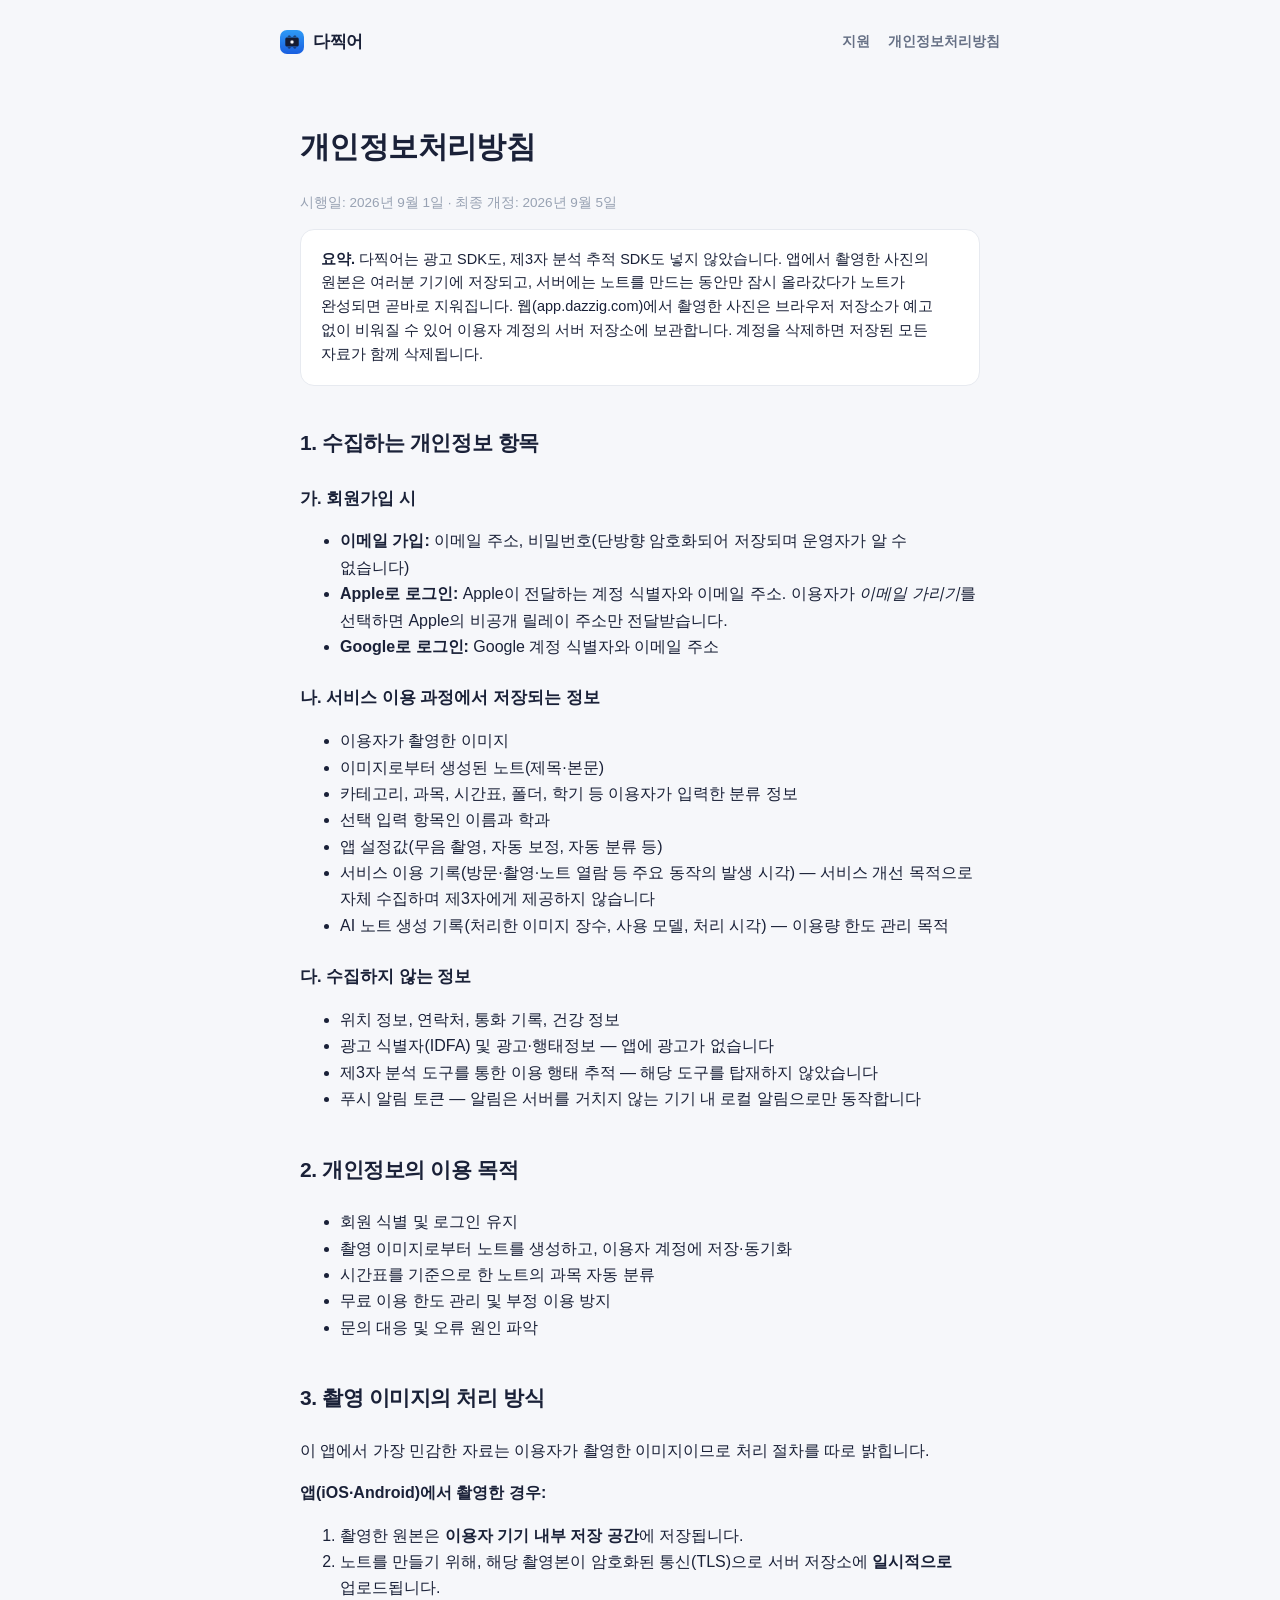
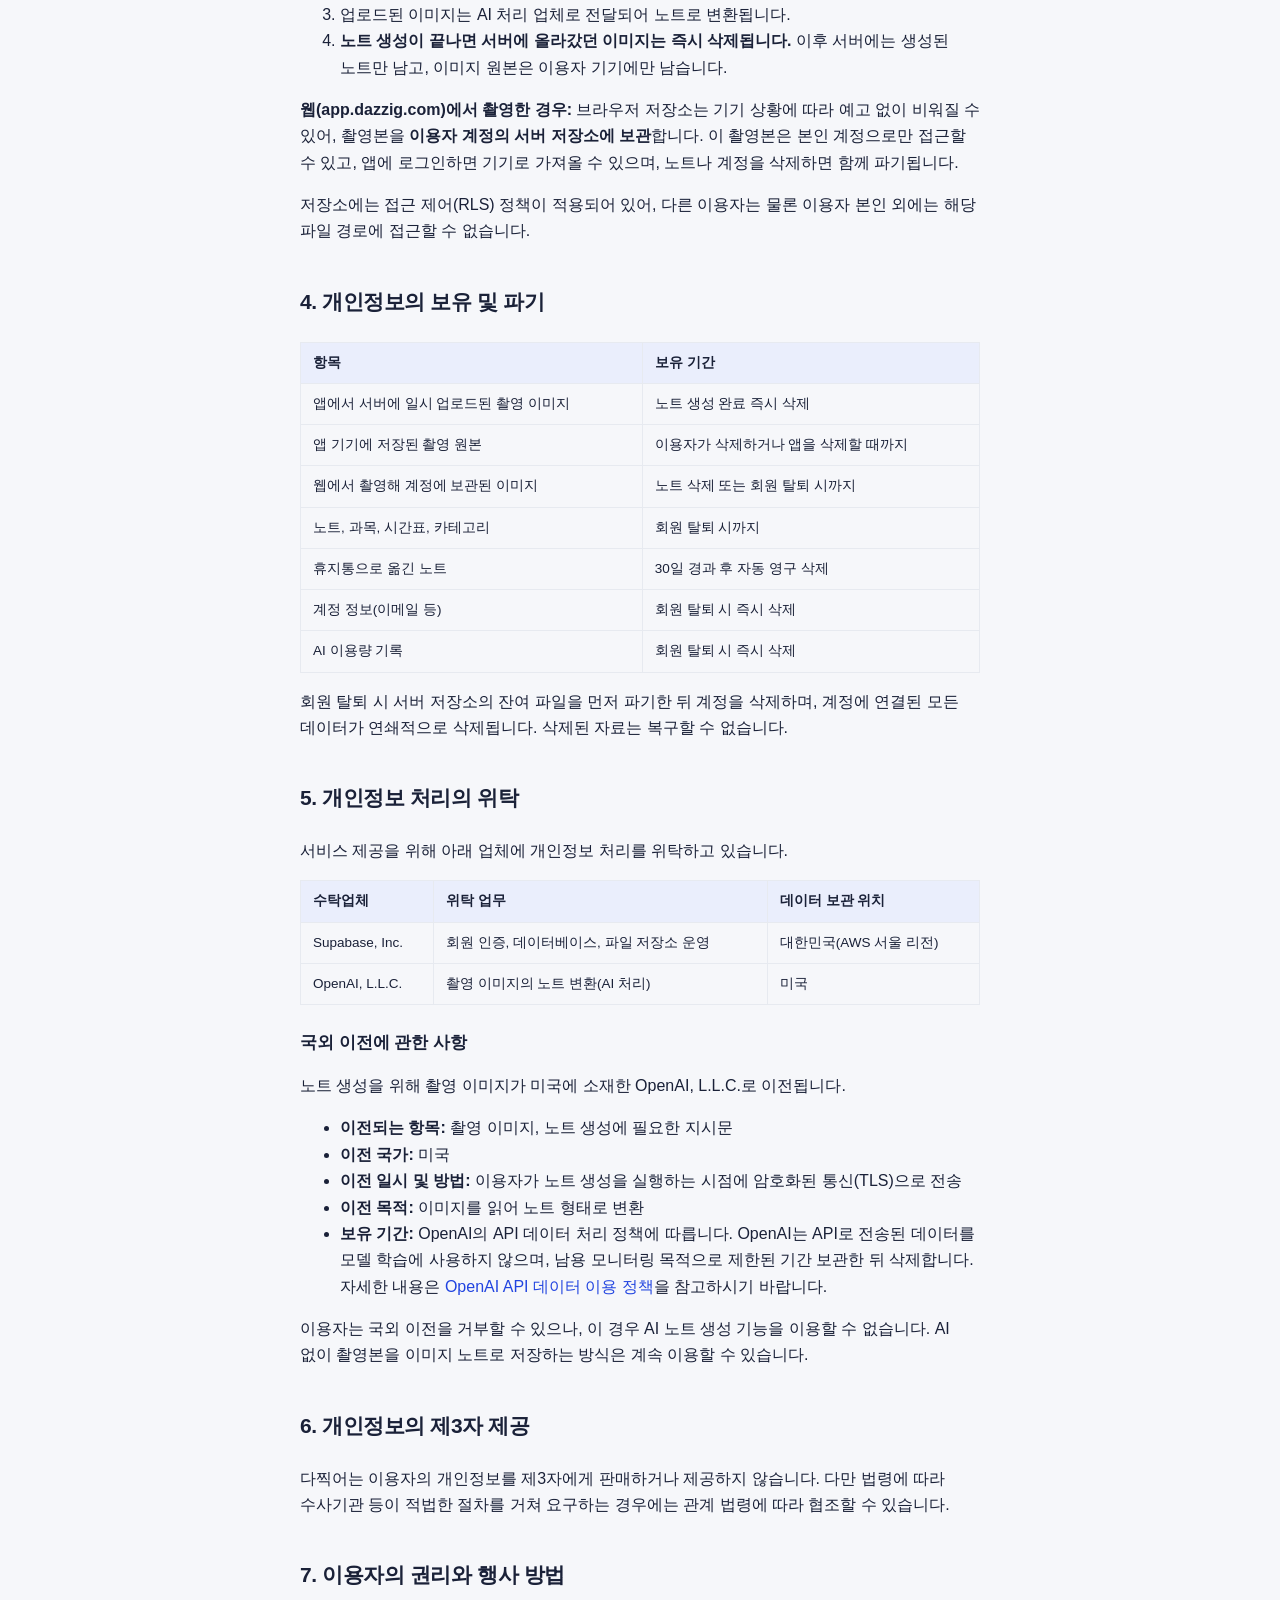
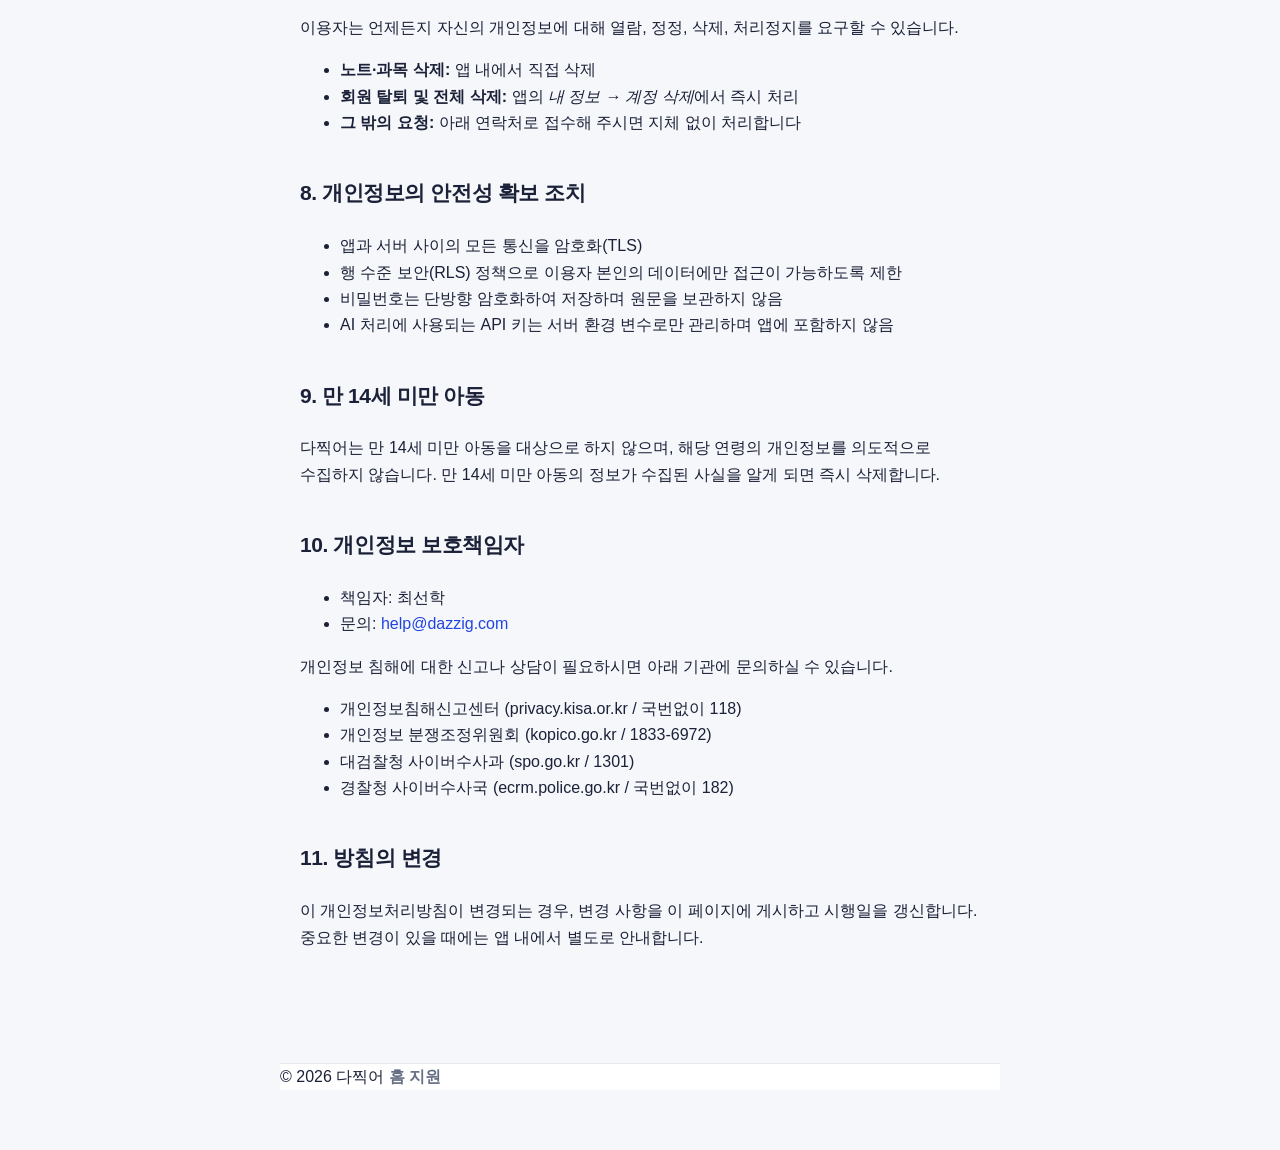
==== privacy.html @ 0bfc9d32 "다크 전환 차단 — 항상 라이트 (사용자 결정) Co-Authored-By: Claude Fable 5 <noreply@anthropic.com>" ====
<!doctype html>
<html lang="ko">
<head>
<meta charset="utf-8">
<meta name="color-scheme" content="only light">
<meta name="viewport" content="width=device-width, initial-scale=1">
<title>개인정보처리방침 — 다찍어</title>
<meta name="description" content="다찍어 앱의 개인정보 수집·이용·보관·파기 기준, 촬영 이미지 처리 방식, 처리 위탁과 이용자의 권리를 안내합니다.">
<meta name="robots" content="index, follow">
<meta name="theme-color" content="#2144e0">
<link rel="canonical" href="https://dazzig.com/privacy.html">
<meta property="og:site_name" content="다찍어">
<meta property="og:title" content="개인정보처리방침 — 다찍어">
<meta property="og:description" content="다찍어 앱의 개인정보 수집·이용·보관·파기 기준과 이용자의 권리를 안내합니다.">
<meta property="og:type" content="website">
<meta property="og:url" content="https://dazzig.com/privacy.html">
<meta property="og:image" content="https://dazzig.com/og.jpg">
<meta property="og:image:width" content="1200">
<meta property="og:image:height" content="630">
<meta property="og:locale" content="ko_KR">
<meta name="twitter:card" content="summary_large_image">
<meta name="twitter:image" content="https://dazzig.com/og.jpg">
<link rel="icon" href="favicon.ico" sizes="16x16 32x32 48x48">
<link rel="icon" href="icon.png" type="image/png" sizes="512x512">
<link rel="apple-touch-icon" href="apple-touch-icon.png">
<link rel="stylesheet" href="style.css">
<script type="application/ld+json">
{
 "@context": "https://schema.org",
 "@graph": [
  {
   "@type": "WebPage",
   "@id": "https://dazzig.com/privacy.html",
   "url": "https://dazzig.com/privacy.html",
   "name": "개인정보처리방침 — 다찍어",
   "inLanguage": "ko",
   "datePublished": "2026-09-01",
   "dateModified": "2026-09-01",
   "isPartOf": {
    "@id": "https://dazzig.com/#website"
   },
   "about": {
    "@id": "https://dazzig.com/#app"
   }
  },
  {
   "@type": "BreadcrumbList",
   "itemListElement": [
    {
     "@type": "ListItem",
     "position": 1,
     "name": "다찍어",
     "item": "https://dazzig.com/"
    },
    {
     "@type": "ListItem",
     "position": 2,
     "name": "개인정보처리방침",
     "item": "https://dazzig.com/privacy.html"
    }
   ]
  }
 ]
}
</script>
</head>
<body>
<div class="wrap">

  <nav class="nav">
    <a class="brand" href="/"><img src="icon.png" alt="">다찍어</a>
    <span class="nav-links">
      <a href="/support.html">지원</a>
      <a href="/privacy.html">개인정보처리방침</a>
    </span>
  </nav>

  <main class="doc">
    <h1>개인정보처리방침</h1>
    <p class="meta">시행일: 2026년 9월 1일 · 최종 개정: 2026년 9월 5일</p>

    <p class="lead">
      <strong>요약.</strong> 다찍어는 광고 SDK도, 제3자 분석 추적 SDK도 넣지 않았습니다.
      앱에서 촬영한 사진의 원본은 여러분 기기에 저장되고, 서버에는 노트를 만드는 동안만 잠시 올라갔다가
      노트가 완성되면 곧바로 지워집니다. 웹(app.dazzig.com)에서 촬영한 사진은 브라우저 저장소가 예고 없이
      비워질 수 있어 이용자 계정의 서버 저장소에 보관합니다. 계정을 삭제하면 저장된 모든 자료가 함께 삭제됩니다.
    </p>

    <h2>1. 수집하는 개인정보 항목</h2>

    <h3>가. 회원가입 시</h3>
    <ul>
      <li><strong>이메일 가입:</strong> 이메일 주소, 비밀번호(단방향 암호화되어 저장되며 운영자가 알 수 없습니다)</li>
      <li><strong>Apple로 로그인:</strong> Apple이 전달하는 계정 식별자와 이메일 주소. 이용자가 <em>이메일 가리기</em>를 선택하면 Apple의 비공개 릴레이 주소만 전달받습니다.</li>
      <li><strong>Google로 로그인:</strong> Google 계정 식별자와 이메일 주소</li>
    </ul>

    <h3>나. 서비스 이용 과정에서 저장되는 정보</h3>
    <ul>
      <li>이용자가 촬영한 이미지</li>
      <li>이미지로부터 생성된 노트(제목·본문)</li>
      <li>카테고리, 과목, 시간표, 폴더, 학기 등 이용자가 입력한 분류 정보</li>
      <li>선택 입력 항목인 이름과 학과</li>
      <li>앱 설정값(무음 촬영, 자동 보정, 자동 분류 등)</li>
      <li>서비스 이용 기록(방문·촬영·노트 열람 등 주요 동작의 발생 시각) — 서비스 개선 목적으로 자체 수집하며 제3자에게 제공하지 않습니다</li>
      <li>AI 노트 생성 기록(처리한 이미지 장수, 사용 모델, 처리 시각) — 이용량 한도 관리 목적</li>
    </ul>

    <h3>다. 수집하지 않는 정보</h3>
    <ul>
      <li>위치 정보, 연락처, 통화 기록, 건강 정보</li>
      <li>광고 식별자(IDFA) 및 광고·행태정보 — 앱에 광고가 없습니다</li>
      <li>제3자 분석 도구를 통한 이용 행태 추적 — 해당 도구를 탑재하지 않았습니다</li>
      <li>푸시 알림 토큰 — 알림은 서버를 거치지 않는 기기 내 로컬 알림으로만 동작합니다</li>
    </ul>

    <h2>2. 개인정보의 이용 목적</h2>
    <ul>
      <li>회원 식별 및 로그인 유지</li>
      <li>촬영 이미지로부터 노트를 생성하고, 이용자 계정에 저장·동기화</li>
      <li>시간표를 기준으로 한 노트의 과목 자동 분류</li>
      <li>무료 이용 한도 관리 및 부정 이용 방지</li>
      <li>문의 대응 및 오류 원인 파악</li>
    </ul>

    <h2>3. 촬영 이미지의 처리 방식</h2>
    <p>이 앱에서 가장 민감한 자료는 이용자가 촬영한 이미지이므로 처리 절차를 따로 밝힙니다.</p>
    <p><strong>앱(iOS·Android)에서 촬영한 경우:</strong></p>
    <ol>
      <li>촬영한 원본은 <strong>이용자 기기 내부 저장 공간</strong>에 저장됩니다.</li>
      <li>노트를 만들기 위해, 해당 촬영본이 암호화된 통신(TLS)으로 서버 저장소에 <strong>일시적으로</strong> 업로드됩니다.</li>
      <li>업로드된 이미지는 AI 처리 업체로 전달되어 노트로 변환됩니다.</li>
      <li><strong>노트 생성이 끝나면 서버에 올라갔던 이미지는 즉시 삭제됩니다.</strong> 이후 서버에는 생성된 노트만 남고, 이미지 원본은 이용자 기기에만 남습니다.</li>
    </ol>
    <p><strong>웹(app.dazzig.com)에서 촬영한 경우:</strong> 브라우저 저장소는 기기 상황에 따라 예고 없이
    비워질 수 있어, 촬영본을 <strong>이용자 계정의 서버 저장소에 보관</strong>합니다. 이 촬영본은 본인 계정으로만
    접근할 수 있고, 앱에 로그인하면 기기로 가져올 수 있으며, 노트나 계정을 삭제하면 함께 파기됩니다.</p>
    <p>저장소에는 접근 제어(RLS) 정책이 적용되어 있어, 다른 이용자는 물론 이용자 본인 외에는 해당 파일 경로에 접근할 수 없습니다.</p>

    <h2>4. 개인정보의 보유 및 파기</h2>
    <div class="table-scroll">
      <table>
        <thead>
          <tr><th>항목</th><th>보유 기간</th></tr>
        </thead>
        <tbody>
          <tr><td>앱에서 서버에 일시 업로드된 촬영 이미지</td><td>노트 생성 완료 즉시 삭제</td></tr>
          <tr><td>앱 기기에 저장된 촬영 원본</td><td>이용자가 삭제하거나 앱을 삭제할 때까지</td></tr>
          <tr><td>웹에서 촬영해 계정에 보관된 이미지</td><td>노트 삭제 또는 회원 탈퇴 시까지</td></tr>
          <tr><td>노트, 과목, 시간표, 카테고리</td><td>회원 탈퇴 시까지</td></tr>
          <tr><td>휴지통으로 옮긴 노트</td><td>30일 경과 후 자동 영구 삭제</td></tr>
          <tr><td>계정 정보(이메일 등)</td><td>회원 탈퇴 시 즉시 삭제</td></tr>
          <tr><td>AI 이용량 기록</td><td>회원 탈퇴 시 즉시 삭제</td></tr>
        </tbody>
      </table>
    </div>
    <p>회원 탈퇴 시 서버 저장소의 잔여 파일을 먼저 파기한 뒤 계정을 삭제하며, 계정에 연결된 모든 데이터가 연쇄적으로 삭제됩니다. 삭제된 자료는 복구할 수 없습니다.</p>

    <h2>5. 개인정보 처리의 위탁</h2>
    <p>서비스 제공을 위해 아래 업체에 개인정보 처리를 위탁하고 있습니다.</p>
    <div class="table-scroll">
      <table>
        <thead>
          <tr><th>수탁업체</th><th>위탁 업무</th><th>데이터 보관 위치</th></tr>
        </thead>
        <tbody>
          <tr>
            <td>Supabase, Inc.</td>
            <td>회원 인증, 데이터베이스, 파일 저장소 운영</td>
            <td>대한민국(AWS 서울 리전)</td>
          </tr>
          <tr>
            <td>OpenAI, L.L.C.</td>
            <td>촬영 이미지의 노트 변환(AI 처리)</td>
            <td>미국</td>
          </tr>
        </tbody>
      </table>
    </div>

    <h3>국외 이전에 관한 사항</h3>
    <p>노트 생성을 위해 촬영 이미지가 미국에 소재한 OpenAI, L.L.C.로 이전됩니다.</p>
    <ul>
      <li><strong>이전되는 항목:</strong> 촬영 이미지, 노트 생성에 필요한 지시문</li>
      <li><strong>이전 국가:</strong> 미국</li>
      <li><strong>이전 일시 및 방법:</strong> 이용자가 노트 생성을 실행하는 시점에 암호화된 통신(TLS)으로 전송</li>
      <li><strong>이전 목적:</strong> 이미지를 읽어 노트 형태로 변환</li>
      <li><strong>보유 기간:</strong> OpenAI의 API 데이터 처리 정책에 따릅니다. OpenAI는 API로 전송된 데이터를 모델 학습에 사용하지 않으며, 남용 모니터링 목적으로 제한된 기간 보관한 뒤 삭제합니다. 자세한 내용은 <a href="https://openai.com/policies/api-data-usage-policies" target="_blank" rel="noopener noreferrer">OpenAI API 데이터 이용 정책</a>을 참고하시기 바랍니다.</li>
    </ul>
    <p>이용자는 국외 이전을 거부할 수 있으나, 이 경우 AI 노트 생성 기능을 이용할 수 없습니다. AI 없이 촬영본을 이미지 노트로 저장하는 방식은 계속 이용할 수 있습니다.</p>

    <h2>6. 개인정보의 제3자 제공</h2>
    <p>다찍어는 이용자의 개인정보를 제3자에게 판매하거나 제공하지 않습니다. 다만 법령에 따라 수사기관 등이 적법한 절차를 거쳐 요구하는 경우에는 관계 법령에 따라 협조할 수 있습니다.</p>

    <h2>7. 이용자의 권리와 행사 방법</h2>
    <p>이용자는 언제든지 자신의 개인정보에 대해 열람, 정정, 삭제, 처리정지를 요구할 수 있습니다.</p>
    <ul>
      <li><strong>노트·과목 삭제:</strong> 앱 내에서 직접 삭제</li>
      <li><strong>회원 탈퇴 및 전체 삭제:</strong> 앱의 <em>내 정보 → 계정 삭제</em>에서 즉시 처리</li>
      <li><strong>그 밖의 요청:</strong> 아래 연락처로 접수해 주시면 지체 없이 처리합니다</li>
    </ul>

    <h2>8. 개인정보의 안전성 확보 조치</h2>
    <ul>
      <li>앱과 서버 사이의 모든 통신을 암호화(TLS)</li>
      <li>행 수준 보안(RLS) 정책으로 이용자 본인의 데이터에만 접근이 가능하도록 제한</li>
      <li>비밀번호는 단방향 암호화하여 저장하며 원문을 보관하지 않음</li>
      <li>AI 처리에 사용되는 API 키는 서버 환경 변수로만 관리하며 앱에 포함하지 않음</li>
    </ul>

    <h2>9. 만 14세 미만 아동</h2>
    <p>다찍어는 만 14세 미만 아동을 대상으로 하지 않으며, 해당 연령의 개인정보를 의도적으로 수집하지 않습니다. 만 14세 미만 아동의 정보가 수집된 사실을 알게 되면 즉시 삭제합니다.</p>

    <h2>10. 개인정보 보호책임자</h2>
    <ul>
      <li>책임자: 최선학</li>
      <li>문의: <a href="mailto:help@dazzig.com">help@dazzig.com</a></li>
    </ul>
    <p>개인정보 침해에 대한 신고나 상담이 필요하시면 아래 기관에 문의하실 수 있습니다.</p>
    <ul>
      <li>개인정보침해신고센터 (privacy.kisa.or.kr / 국번없이 118)</li>
      <li>개인정보 분쟁조정위원회 (kopico.go.kr / 1833-6972)</li>
      <li>대검찰청 사이버수사과 (spo.go.kr / 1301)</li>
      <li>경찰청 사이버수사국 (ecrm.police.go.kr / 국번없이 182)</li>
    </ul>

    <h2>11. 방침의 변경</h2>
    <p>이 개인정보처리방침이 변경되는 경우, 변경 사항을 이 페이지에 게시하고 시행일을 갱신합니다. 중요한 변경이 있을 때에는 앱 내에서 별도로 안내합니다.</p>
  </main>

  <footer>
    <span>© 2026 다찍어</span>
    <span class="links">
      <a href="/">홈</a>
      <a href="/support.html">지원</a>
    </span>
  </footer>

</div>
</body>
</html>
---- style.css ----
/* dazzig.com — 랜딩·정책 사이트 (2026-09 리디자인)
   브랜드: 블루 #2144E0 · 잉크 #1A2138 · 네이비 #151C33 · 바탕 #F6F7FA (웹앱과 동일 팔레트) */

:root {
  --blue: #2144E0;
  --blue-deep: #1B37B8;
  --ink: #1A2138;
  --navy: #151C33;
  --bg: #F6F7FA;
  --card: #FFFFFF;
  --line: #E7EAF0;
  --sub: #667085;
  --faint: #98A2B3;
  --tint: #EAEEFC;
  --radius: 20px;
  --nav-bg: rgba(255,255,255,0.86);
  color-scheme: only light; /* 다크 전환 차단 (2026-09-05) */
}

* { box-sizing: border-box; }
html { scroll-behavior: smooth; }
body {
  margin: 0;
  font-family: "Pretendard Variable", Pretendard, -apple-system, "Apple SD Gothic Neo", "Noto Sans KR", sans-serif;
  background: var(--bg);
  color: var(--ink);
  line-height: 1.65;
  -webkit-font-smoothing: antialiased;
  word-break: keep-all;
}
a { color: var(--blue); text-decoration: none; }
img { max-width: 100%; }
.sr-only { position: absolute; width: 1px; height: 1px; overflow: hidden; clip: rect(0 0 0 0); }

/* ─── 내비 ─── */
.nav { position: sticky; top: 0; z-index: 20; background: var(--nav-bg); backdrop-filter: blur(12px); border-bottom: 1px solid var(--line); }
.nav-in { max-width: 1060px; margin: 0 auto; padding: 12px 20px; display: flex; align-items: center; justify-content: space-between; }
.brand { display: flex; align-items: center; gap: 9px; font-weight: 800; font-size: 17px; color: var(--ink); letter-spacing: -0.02em; }
.brand img { border-radius: 8px; }
.nav-links { display: flex; align-items: center; gap: 18px; font-size: 13.5px; font-weight: 600; }
.nav-links a { color: var(--sub); }
.nav-cta { background: var(--blue); color: #fff !important; padding: 8px 16px; border-radius: 999px; font-weight: 700; }
.nav-cta:hover { background: var(--blue-deep); }

/* ─── 히어로 (네이비) ─── */
.hero { background: radial-gradient(1100px 620px at 78% -10%, #2b4bd8 0%, rgba(43,75,216,0) 55%), radial-gradient(800px 500px at -10% 110%, #1e3a9e33 0%, transparent 60%), var(--navy); color: #fff; overflow: hidden; }
.hero-in { max-width: 1060px; margin: 0 auto; padding: 72px 20px 84px; display: grid; grid-template-columns: 1.05fr 0.95fr; gap: 48px; align-items: center; }
.eyebrow { display: inline-block; margin: 0 0 18px; padding: 7px 14px; border-radius: 999px; background: rgba(255,255,255,0.1); border: 1px solid rgba(255,255,255,0.18); color: #C9D4FF; font-size: 13px; font-weight: 700; }
.hero h1 { margin: 0 0 16px; font-size: 46px; line-height: 1.22; font-weight: 800; letter-spacing: -0.03em; }
.hero .lead { margin: 0 0 30px; max-width: 30em; font-size: 16.5px; color: rgba(255,255,255,0.72); }
.cta small { display: block; margin-top: 12px; color: rgba(255,255,255,0.55); font-size: 13px; }
.store-soon { display: inline-block; margin-top: 16px; font-size: 12.5px; font-weight: 600; color: rgba(255,255,255,0.45); border: 1px dashed rgba(255,255,255,0.25); padding: 6px 13px; border-radius: 999px; }
.btn-primary { display: inline-block; background: #fff; color: var(--ink); font-size: 16px; font-weight: 800; padding: 15px 30px; border-radius: 14px; box-shadow: 0 10px 30px rgba(0,0,0,0.25); transition: transform 0.15s ease, box-shadow 0.15s ease; }
.btn-primary:hover { transform: translateY(-1px); box-shadow: 0 14px 34px rgba(0,0,0,0.3); }

/* 변환 비주얼 — 흐린 촬영본 2장 뒤에서 정돈된 노트 카드가 앞으로 */
.hero-visual { position: relative; min-height: 420px; }
.shot { position: absolute; width: 200px; height: 132px; border-radius: 12px; background: linear-gradient(112deg, #59627a 0%, #8b93a8 38%, #6c7590 62%, #4d5670 100%); box-shadow: 0 14px 34px rgba(0,0,0,0.35); opacity: 0.85; }
.shot i { position: absolute; inset: 0; border-radius: 12px; background: linear-gradient(100deg, transparent 30%, rgba(255,255,255,0.5) 44%, transparent 55%), repeating-linear-gradient(180deg, transparent 0 16px, rgba(255,255,255,0.13) 16px 19px); filter: blur(1px); }
.shot-a { top: 8px; left: -6px; transform: rotate(-9deg); }
.shot-b { top: 120px; left: 26px; transform: rotate(5deg); width: 184px; height: 122px; opacity: 0.65; }
.note-mock { position: relative; margin-left: auto; width: min(330px, 92%); background: #fff; color: var(--ink); border-radius: 22px; padding: 20px 20px 16px; box-shadow: 0 24px 70px rgba(0,0,0,0.45); }
.nm-top { display: flex; align-items: center; justify-content: space-between; margin-bottom: 12px; }
.nm-title { font-size: 12.5px; font-weight: 700; color: var(--sub); }
.nm-pill { font-size: 10.5px; font-weight: 800; color: var(--blue); background: var(--tint); padding: 3px 9px; border-radius: 999px; }
.nm-h { font-size: 19px; font-weight: 800; letter-spacing: -0.02em; margin-bottom: 8px; }
.nm-p { margin: 0 0 12px; font-size: 12.5px; color: var(--sub); line-height: 1.6; }
.nm-callout { display: flex; flex-direction: column; gap: 3px; background: var(--tint); border-left: 3px solid var(--blue); border-radius: 10px; padding: 10px 13px; font-size: 12px; color: var(--ink); line-height: 1.55; margin-bottom: 12px; }
.nm-callout-t { font-weight: 800; color: var(--blue); font-size: 11.5px; }
.nm-list { margin: 0 0 14px; padding-left: 18px; font-size: 12px; color: var(--sub); }
.nm-list li { margin: 3px 0; }
.nm-film { display: flex; gap: 6px; }
.nm-film b { width: 34px; height: 24px; border-radius: 6px; background: #F0F2F7; border: 1px solid var(--line); }
.nm-film b.on { border: 2px solid var(--blue); background: var(--tint); }

/* ─── 신뢰 스트립 ─── */
.strip { background: var(--card); border-bottom: 1px solid var(--line); }
.strip-in { max-width: 1060px; margin: 0 auto; padding: 15px 20px; display: flex; justify-content: center; gap: 34px; flex-wrap: wrap; font-size: 13.5px; font-weight: 700; color: var(--sub); }
.strip-in span::before { content: "✓"; color: var(--blue); font-weight: 800; margin-right: 7px; }

/* ─── 본문 공통 ─── */
main { max-width: 1060px; margin: 0 auto; padding: 24px 20px 40px; }
main h2 { font-size: 26px; font-weight: 800; letter-spacing: -0.02em; margin: 64px 0 22px; }

/* 기능 카드 */
.features { display: grid; grid-template-columns: repeat(3, 1fr); gap: 16px; margin-top: 48px; }
.feature { background: var(--card); border: 1px solid var(--line); border-radius: var(--radius); padding: 26px 24px; }
.feature .ico { display: flex; align-items: center; justify-content: center; width: 46px; height: 46px; border-radius: 14px; background: var(--tint); color: var(--blue); margin-bottom: 16px; }
.feature .ico svg { width: 23px; height: 23px; }
.feature h3 { margin: 0 0 8px; font-size: 16.5px; font-weight: 800; letter-spacing: -0.01em; }
.feature p { margin: 0; font-size: 14px; color: var(--sub); }

/* 단계 */
.steps ol { list-style: none; margin: 0; padding: 0; display: grid; grid-template-columns: repeat(3, 1fr); gap: 16px; counter-reset: step; }
.steps li { background: var(--card); border: 1px solid var(--line); border-radius: var(--radius); padding: 24px; display: flex; flex-direction: column; gap: 8px; }
.steps b { font-size: 13px; font-weight: 800; color: var(--blue); letter-spacing: 0.08em; }
.steps strong { font-size: 15.5px; font-weight: 800; letter-spacing: -0.01em; }
.steps span { font-size: 13.5px; color: var(--sub); }

/* 대상 */
.who ul { list-style: none; margin: 0; padding: 0; display: grid; grid-template-columns: 1fr 1fr; gap: 12px; }
.who li { background: var(--card); border: 1px solid var(--line); border-radius: 14px; padding: 15px 18px 15px 44px; font-size: 14px; color: var(--ink); position: relative; }
.who li::before { content: "✓"; position: absolute; left: 18px; top: 14px; width: 18px; height: 18px; border-radius: 50%; background: var(--tint); color: var(--blue); font-size: 11px; font-weight: 800; display: flex; align-items: center; justify-content: center; }

/* FAQ */
.faq details { background: var(--card); border: 1px solid var(--line); border-radius: 14px; padding: 0 20px; margin-bottom: 10px; }
.faq summary { cursor: pointer; font-weight: 700; font-size: 15px; padding: 16px 0; list-style: none; position: relative; padding-right: 28px; }
.faq summary::-webkit-details-marker { display: none; }
.faq summary::after { content: "+"; position: absolute; right: 2px; top: 50%; transform: translateY(-50%); color: var(--faint); font-size: 19px; font-weight: 600; }
.faq details[open] summary::after { content: "−"; color: var(--blue); }
.faq details p { margin: 0 0 16px; font-size: 14px; color: var(--sub); }
.faq .more { margin-top: 18px; font-size: 14px; font-weight: 600; }

/* 하단 CTA */
.bottom-cta { margin-top: 72px; }
.bc-in { background: radial-gradient(700px 380px at 80% -30%, #2b4bd8 0%, transparent 60%), var(--navy); color: #fff; border-radius: 26px; padding: 52px 32px; text-align: center; }
.bc-in h2 { margin: 0 0 8px; font-size: 27px; }
.bc-in p { margin: 0 0 26px; color: rgba(255,255,255,0.65); font-size: 15px; }

/* 푸터 */
footer { border-top: 1px solid var(--line); background: var(--card); margin-top: 56px; }
.foot-in { max-width: 1060px; margin: 0 auto; padding: 26px 20px; display: flex; justify-content: space-between; flex-wrap: wrap; gap: 12px; font-size: 13px; color: var(--faint); }
footer a { color: var(--sub); font-weight: 600; }
.foot-in .links { display: flex; gap: 16px; }

/* 정책 페이지 (privacy/support — 기존 .wrap 마크업 호환) */
.wrap { max-width: 760px; margin: 0 auto; padding: 24px 20px 60px; }
.wrap h1 { font-size: 30px; letter-spacing: -0.02em; }
.wrap h2 { font-size: 21px; margin-top: 40px; }
.wrap h3 { font-size: 16.5px; margin-top: 24px; }
.wrap .meta { color: var(--faint); font-size: 13.5px; }
.wrap .lead { background: var(--card); border: 1px solid var(--line); border-radius: 14px; padding: 18px 20px; font-size: 14.5px; }
.wrap table { width: 100%; border-collapse: collapse; font-size: 13.5px; }
.wrap th, .wrap td { border: 1px solid var(--line); padding: 9px 12px; text-align: left; }
.wrap th { background: var(--tint); }
.table-scroll { overflow-x: auto; }
.wrap .nav { position: static; background: transparent; border: 0; backdrop-filter: none; display: flex; align-items: center; justify-content: space-between; padding: 4px 0 22px; }
.wrap .nav .brand img { border-radius: 7px; width: 24px; height: 24px; }

/* ─── 모바일 ─── */
@media (max-width: 880px) {
  .hero-in { grid-template-columns: 1fr; padding: 48px 20px 56px; gap: 40px; }
  .hero h1 { font-size: 34px; }
  .hero-visual { min-height: 0; padding: 12px 0 0 0; }
  .shot-a { left: 2%; }
  .shot-b { left: 8%; }
  .note-mock { margin: 0 auto; }
  .features, .steps ol { grid-template-columns: 1fr; }
  .who ul { grid-template-columns: 1fr; }
  .nav-links a:not(.nav-cta) { display: none; }
  .strip-in { gap: 10px 22px; font-size: 12.5px; }
  main h2 { font-size: 22px; margin-top: 48px; }
}
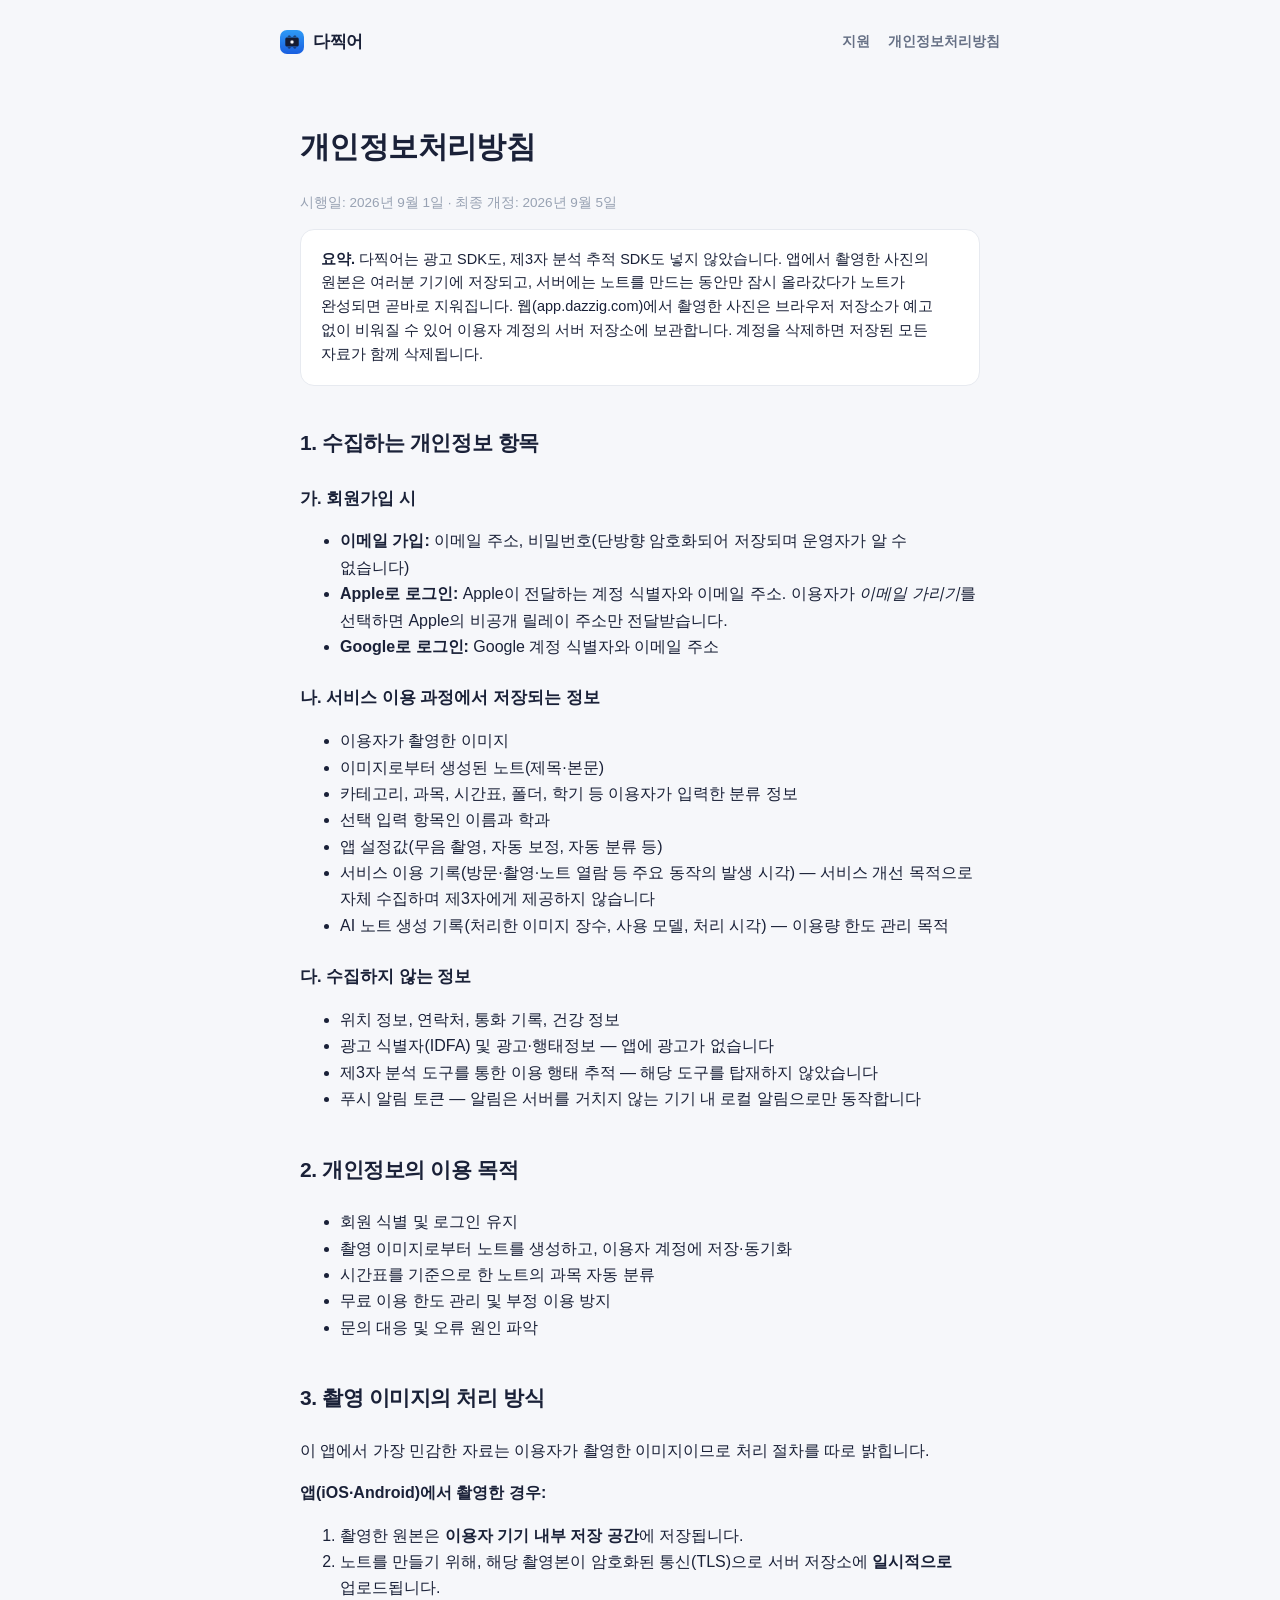
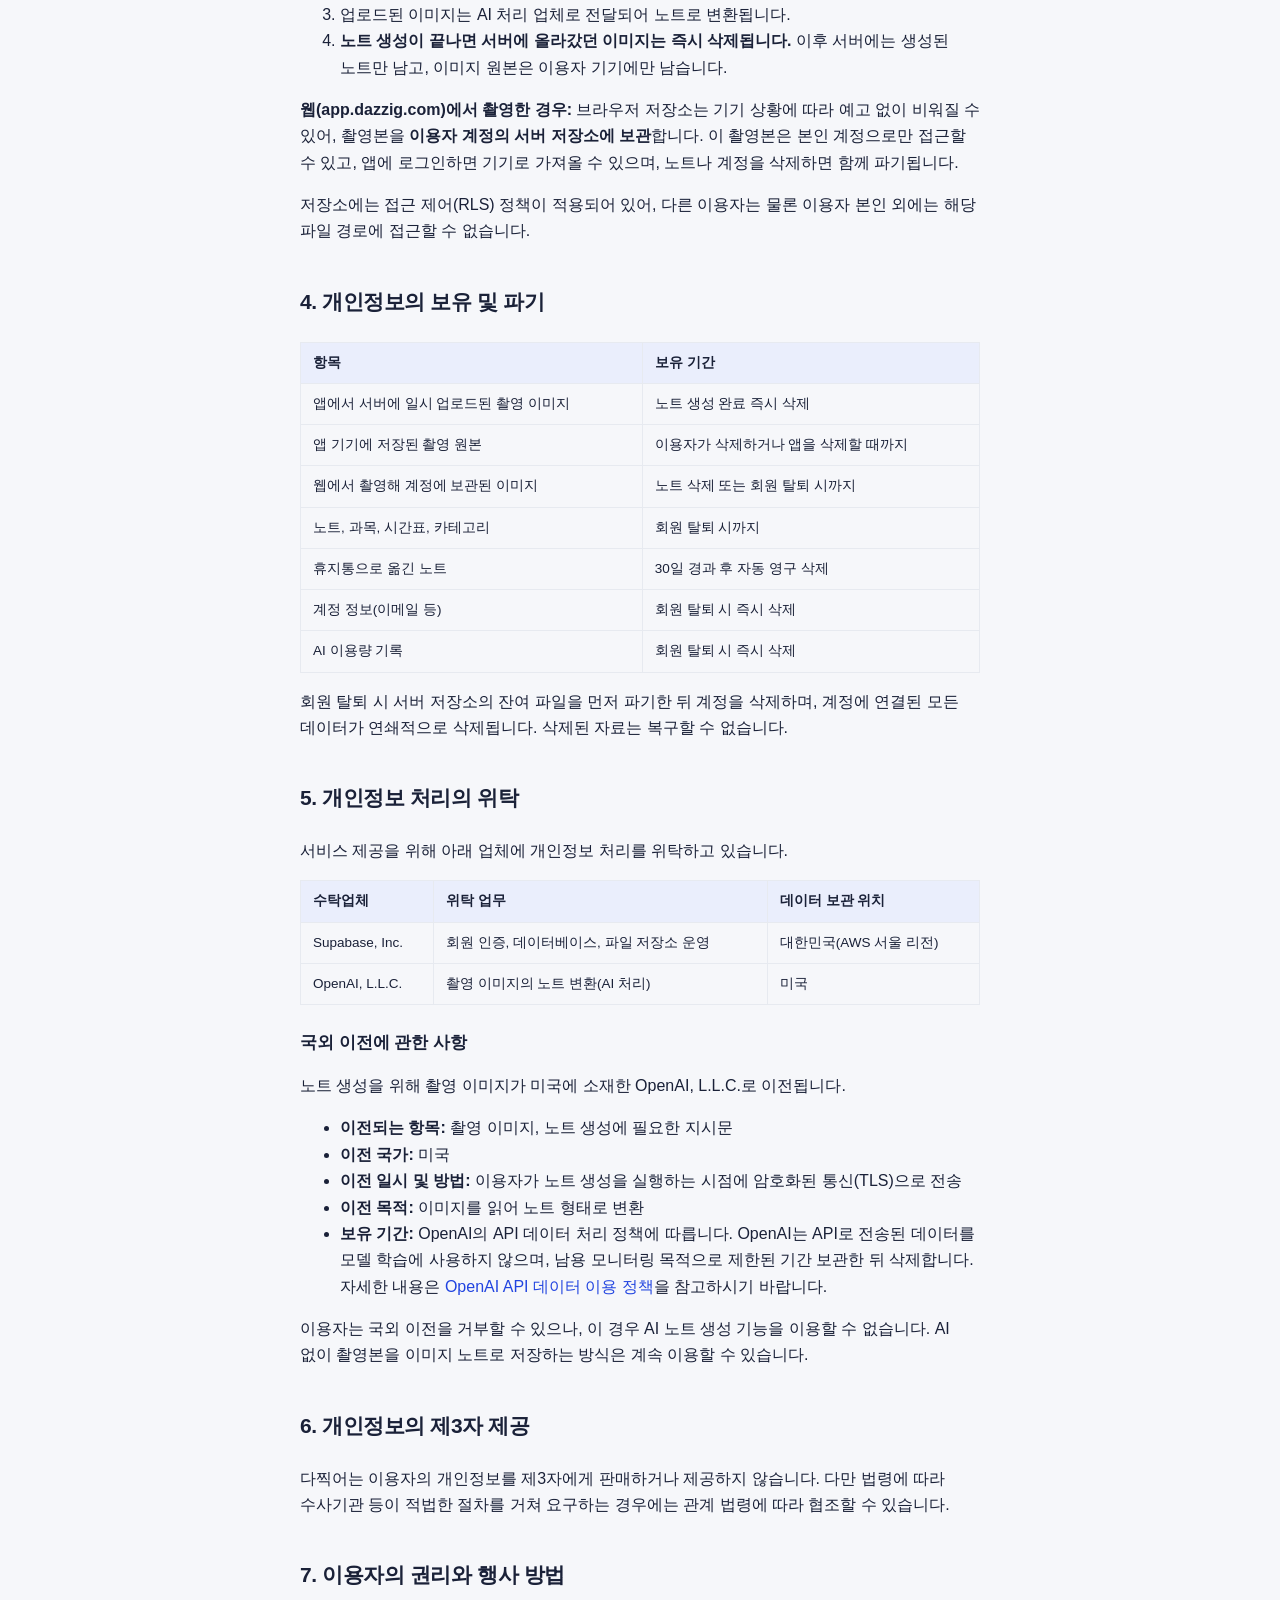
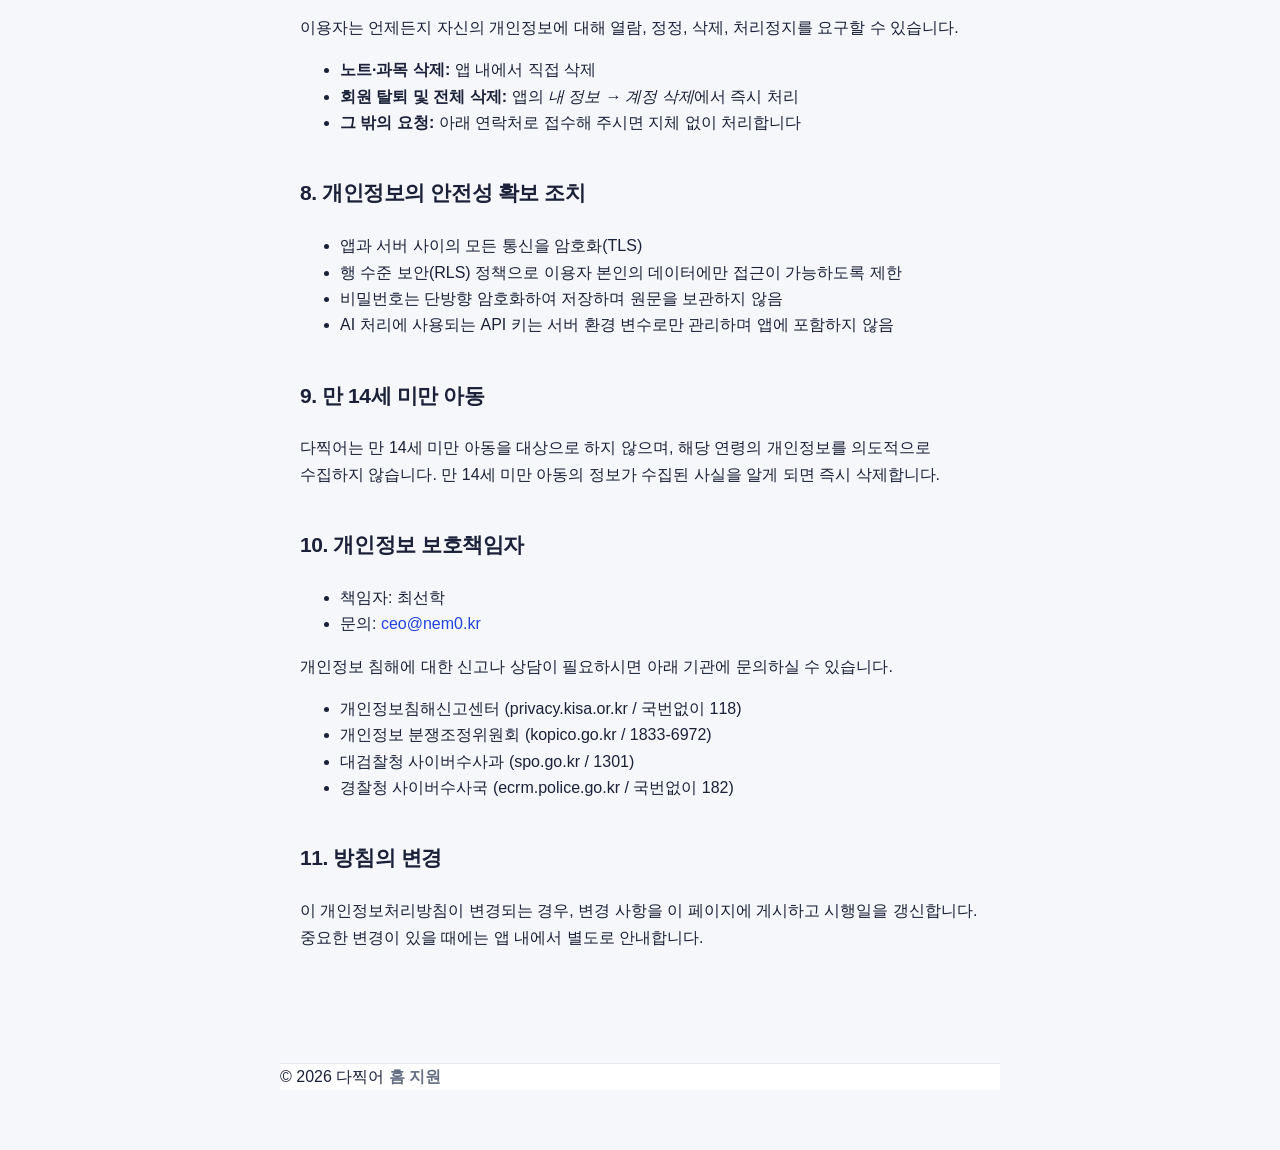
==== commit bd01f18f: "문의 이메일 ceo@nem0.kr로 교체 Co-Authored-By: Claude Fable 5.1 <noreply@anthropic.com>" ====
--- a/privacy.html
+++ b/privacy.html
@@ -214,7 +214,7 @@
     <h2>10. 개인정보 보호책임자</h2>
     <ul>
       <li>책임자: 최선학</li>
-      <li>문의: <a href="mailto:help@dazzig.com">help@dazzig.com</a></li>
+      <li>문의: <a href="mailto:ceo@nem0.kr">ceo@nem0.kr</a></li>
     </ul>
     <p>개인정보 침해에 대한 신고나 상담이 필요하시면 아래 기관에 문의하실 수 있습니다.</p>
     <ul>
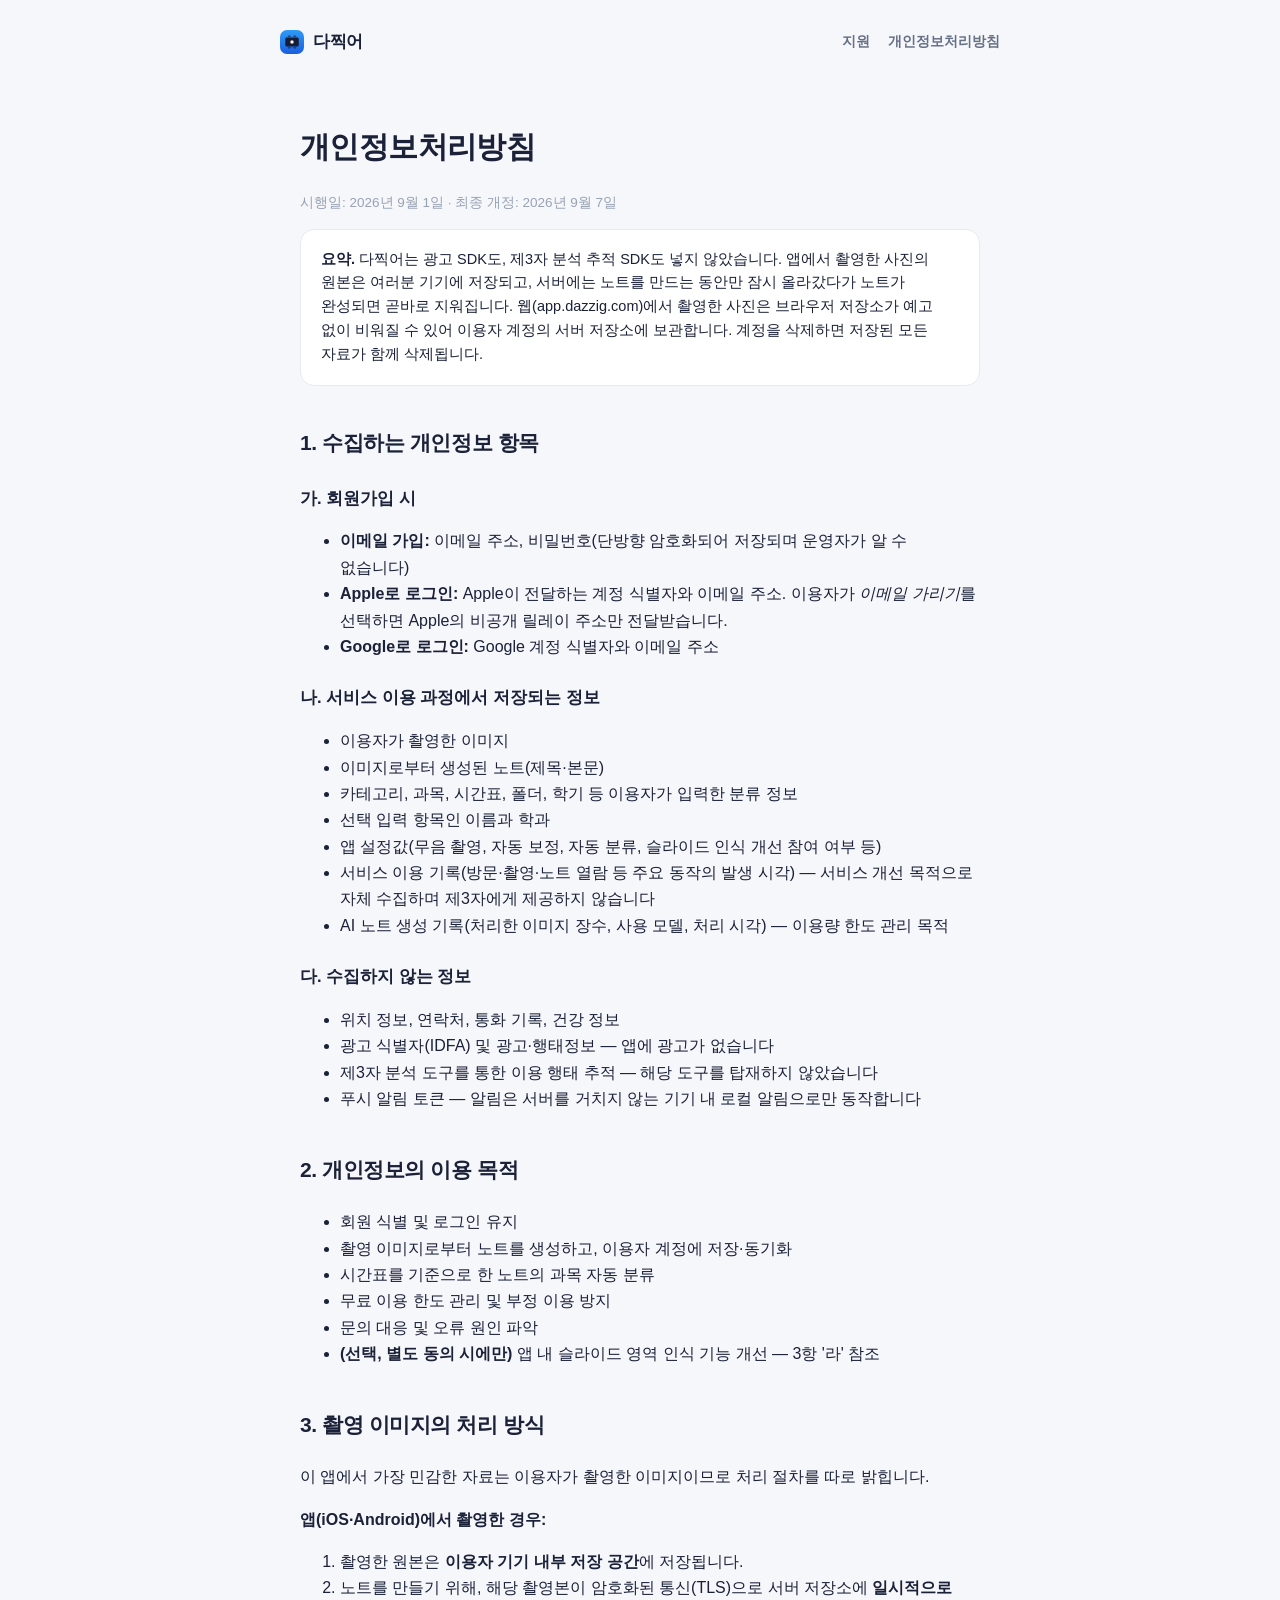
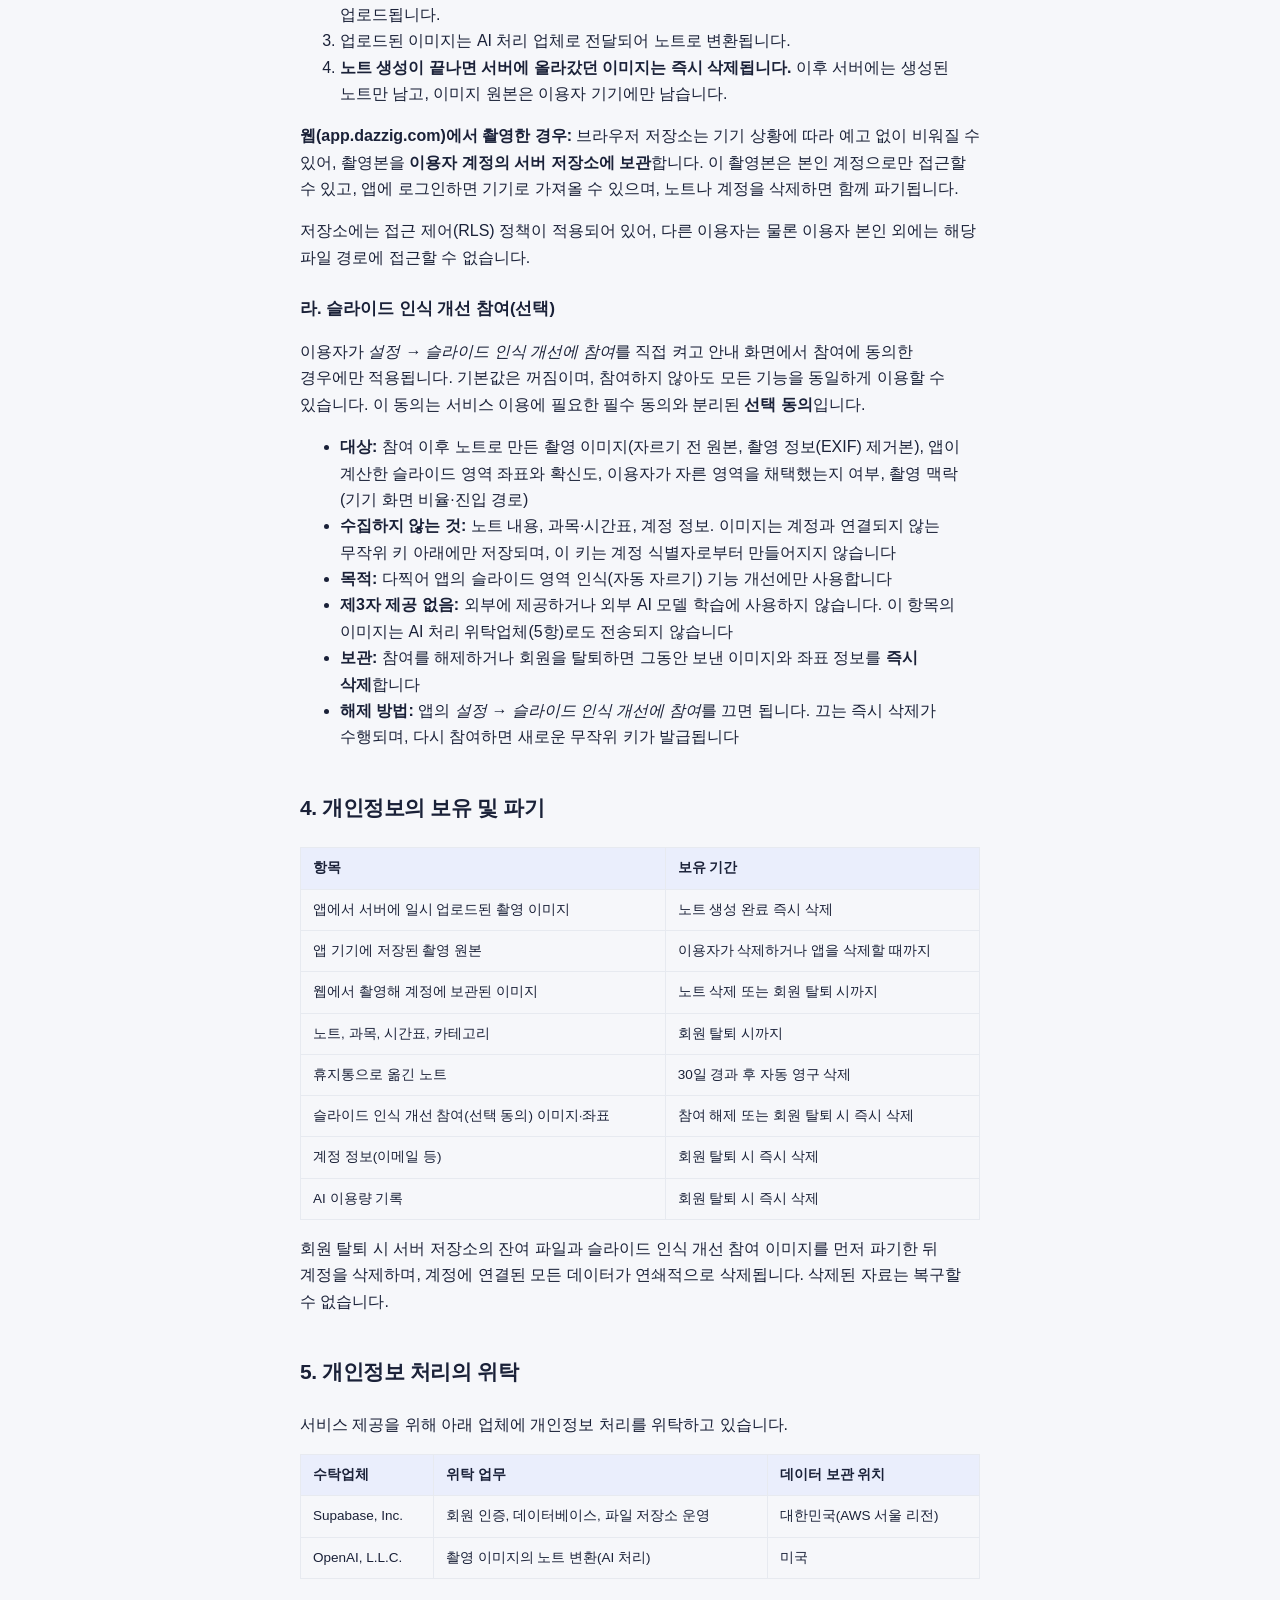
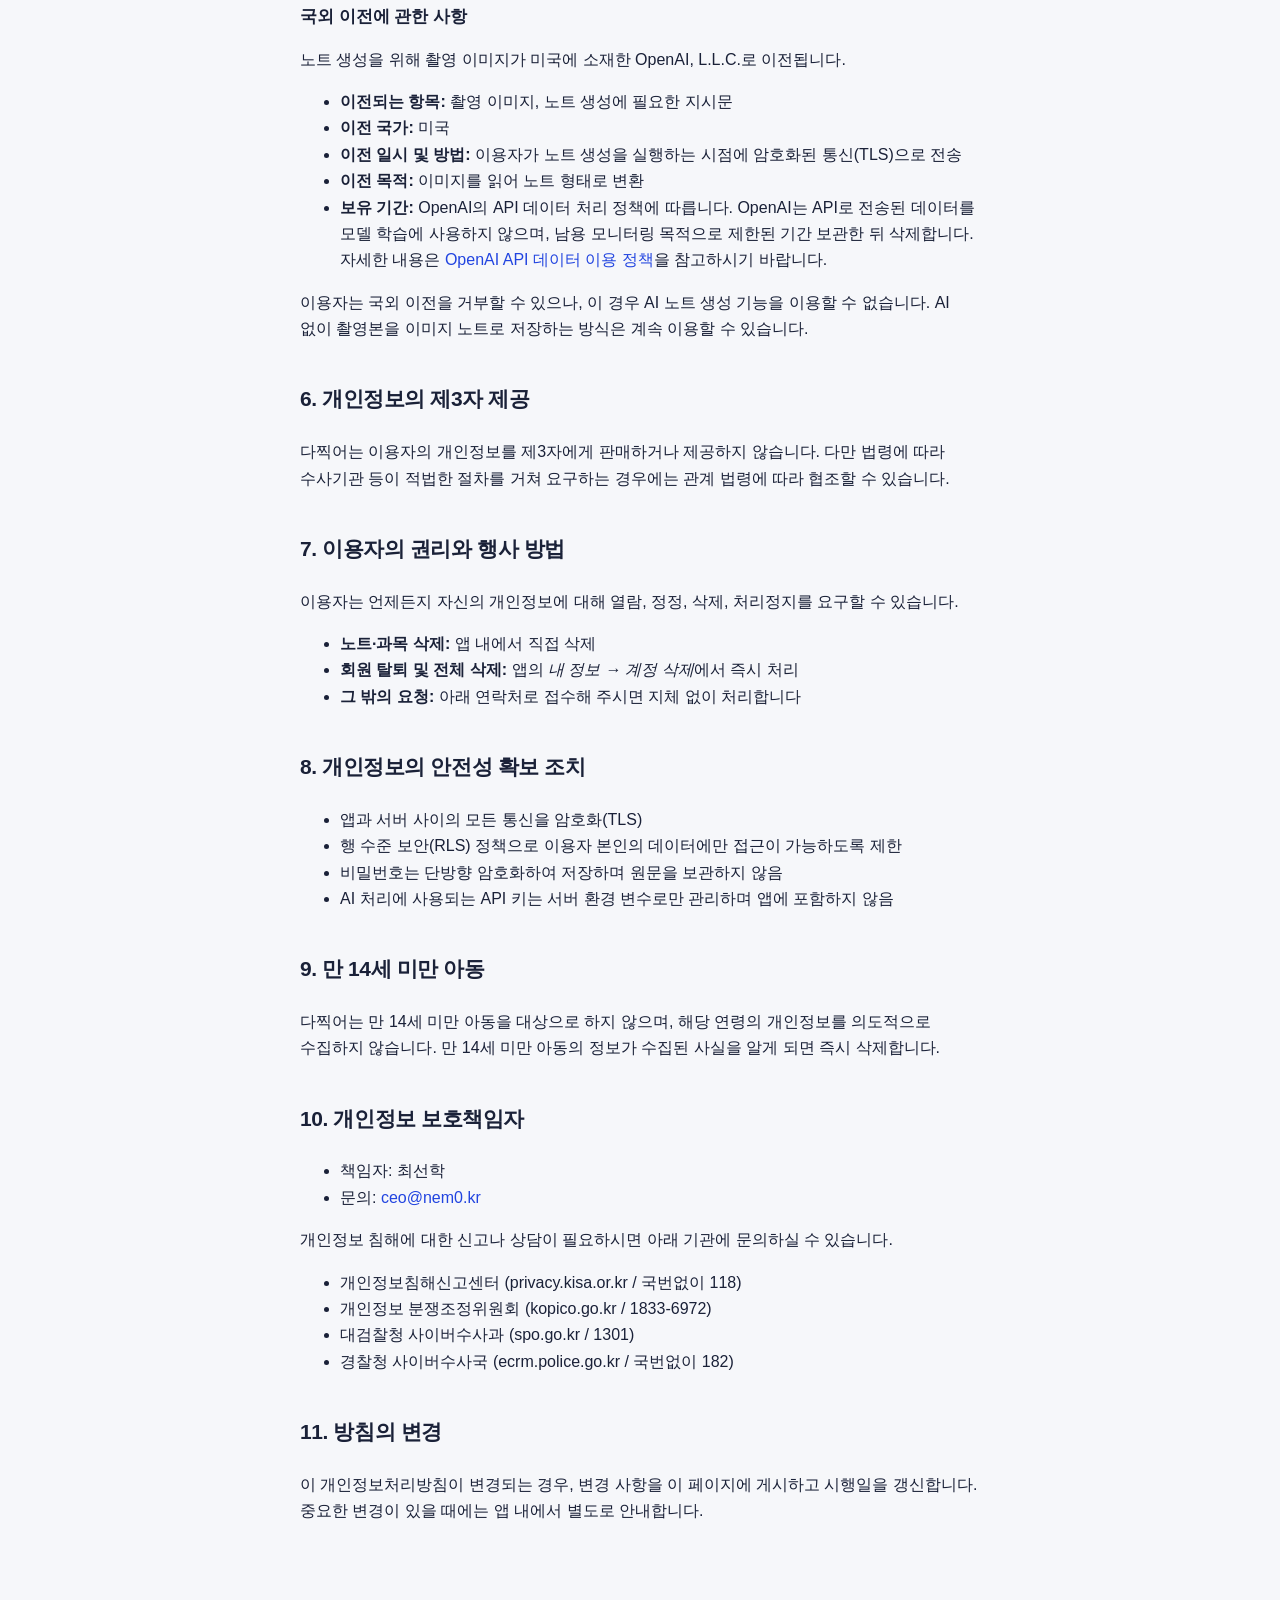
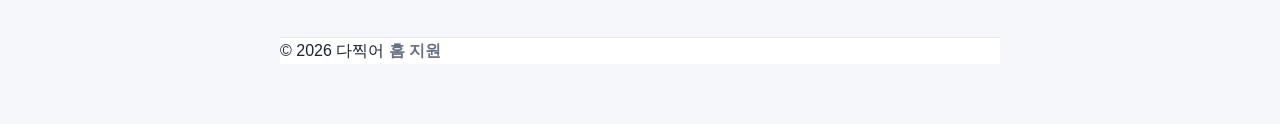
==== commit 934da8a9: "deploy 2026-09-09_165129 from dajjigeo/site" ====
--- a/privacy.html
+++ b/privacy.html
@@ -35,7 +35,7 @@
    "name": "개인정보처리방침 — 다찍어",
    "inLanguage": "ko",
    "datePublished": "2026-09-01",
-   "dateModified": "2026-09-01",
+   "dateModified": "2026-09-07",
    "isPartOf": {
     "@id": "https://dazzig.com/#website"
    },
@@ -77,7 +77,7 @@
 
   <main class="doc">
     <h1>개인정보처리방침</h1>
-    <p class="meta">시행일: 2026년 9월 1일 · 최종 개정: 2026년 9월 5일</p>
+    <p class="meta">시행일: 2026년 9월 1일 · 최종 개정: 2026년 9월 7일</p>
 
     <p class="lead">
       <strong>요약.</strong> 다찍어는 광고 SDK도, 제3자 분석 추적 SDK도 넣지 않았습니다.
@@ -101,7 +101,7 @@
       <li>이미지로부터 생성된 노트(제목·본문)</li>
       <li>카테고리, 과목, 시간표, 폴더, 학기 등 이용자가 입력한 분류 정보</li>
       <li>선택 입력 항목인 이름과 학과</li>
-      <li>앱 설정값(무음 촬영, 자동 보정, 자동 분류 등)</li>
+      <li>앱 설정값(무음 촬영, 자동 보정, 자동 분류, 슬라이드 인식 개선 참여 여부 등)</li>
       <li>서비스 이용 기록(방문·촬영·노트 열람 등 주요 동작의 발생 시각) — 서비스 개선 목적으로 자체 수집하며 제3자에게 제공하지 않습니다</li>
       <li>AI 노트 생성 기록(처리한 이미지 장수, 사용 모델, 처리 시각) — 이용량 한도 관리 목적</li>
     </ul>
@@ -121,6 +121,7 @@
       <li>시간표를 기준으로 한 노트의 과목 자동 분류</li>
       <li>무료 이용 한도 관리 및 부정 이용 방지</li>
       <li>문의 대응 및 오류 원인 파악</li>
+      <li><strong>(선택, 별도 동의 시에만)</strong> 앱 내 슬라이드 영역 인식 기능 개선 — 3항 '라' 참조</li>
     </ul>
 
     <h2>3. 촬영 이미지의 처리 방식</h2>
@@ -137,6 +138,17 @@
     접근할 수 있고, 앱에 로그인하면 기기로 가져올 수 있으며, 노트나 계정을 삭제하면 함께 파기됩니다.</p>
     <p>저장소에는 접근 제어(RLS) 정책이 적용되어 있어, 다른 이용자는 물론 이용자 본인 외에는 해당 파일 경로에 접근할 수 없습니다.</p>
 
+    <h3 id="training">라. 슬라이드 인식 개선 참여(선택)</h3>
+    <p>이용자가 <em>설정 → 슬라이드 인식 개선에 참여</em>를 직접 켜고 안내 화면에서 참여에 동의한 경우에만 적용됩니다. 기본값은 꺼짐이며, 참여하지 않아도 모든 기능을 동일하게 이용할 수 있습니다. 이 동의는 서비스 이용에 필요한 필수 동의와 분리된 <strong>선택 동의</strong>입니다.</p>
+    <ul>
+      <li><strong>대상:</strong> 참여 이후 노트로 만든 촬영 이미지(자르기 전 원본, 촬영 정보(EXIF) 제거본), 앱이 계산한 슬라이드 영역 좌표와 확신도, 이용자가 자른 영역을 채택했는지 여부, 촬영 맥락(기기 화면 비율·진입 경로)</li>
+      <li><strong>수집하지 않는 것:</strong> 노트 내용, 과목·시간표, 계정 정보. 이미지는 계정과 연결되지 않는 무작위 키 아래에만 저장되며, 이 키는 계정 식별자로부터 만들어지지 않습니다</li>
+      <li><strong>목적:</strong> 다찍어 앱의 슬라이드 영역 인식(자동 자르기) 기능 개선에만 사용합니다</li>
+      <li><strong>제3자 제공 없음:</strong> 외부에 제공하거나 외부 AI 모델 학습에 사용하지 않습니다. 이 항목의 이미지는 AI 처리 위탁업체(5항)로도 전송되지 않습니다</li>
+      <li><strong>보관:</strong> 참여를 해제하거나 회원을 탈퇴하면 그동안 보낸 이미지와 좌표 정보를 <strong>즉시 삭제</strong>합니다</li>
+      <li><strong>해제 방법:</strong> 앱의 <em>설정 → 슬라이드 인식 개선에 참여</em>를 끄면 됩니다. 끄는 즉시 삭제가 수행되며, 다시 참여하면 새로운 무작위 키가 발급됩니다</li>
+    </ul>
+
     <h2>4. 개인정보의 보유 및 파기</h2>
     <div class="table-scroll">
       <table>
@@ -149,12 +161,13 @@
           <tr><td>웹에서 촬영해 계정에 보관된 이미지</td><td>노트 삭제 또는 회원 탈퇴 시까지</td></tr>
           <tr><td>노트, 과목, 시간표, 카테고리</td><td>회원 탈퇴 시까지</td></tr>
           <tr><td>휴지통으로 옮긴 노트</td><td>30일 경과 후 자동 영구 삭제</td></tr>
+          <tr><td>슬라이드 인식 개선 참여(선택 동의) 이미지·좌표</td><td>참여 해제 또는 회원 탈퇴 시 즉시 삭제</td></tr>
           <tr><td>계정 정보(이메일 등)</td><td>회원 탈퇴 시 즉시 삭제</td></tr>
           <tr><td>AI 이용량 기록</td><td>회원 탈퇴 시 즉시 삭제</td></tr>
         </tbody>
       </table>
     </div>
-    <p>회원 탈퇴 시 서버 저장소의 잔여 파일을 먼저 파기한 뒤 계정을 삭제하며, 계정에 연결된 모든 데이터가 연쇄적으로 삭제됩니다. 삭제된 자료는 복구할 수 없습니다.</p>
+    <p>회원 탈퇴 시 서버 저장소의 잔여 파일과 슬라이드 인식 개선 참여 이미지를 먼저 파기한 뒤 계정을 삭제하며, 계정에 연결된 모든 데이터가 연쇄적으로 삭제됩니다. 삭제된 자료는 복구할 수 없습니다.</p>
 
     <h2>5. 개인정보 처리의 위탁</h2>
     <p>서비스 제공을 위해 아래 업체에 개인정보 처리를 위탁하고 있습니다.</p>
